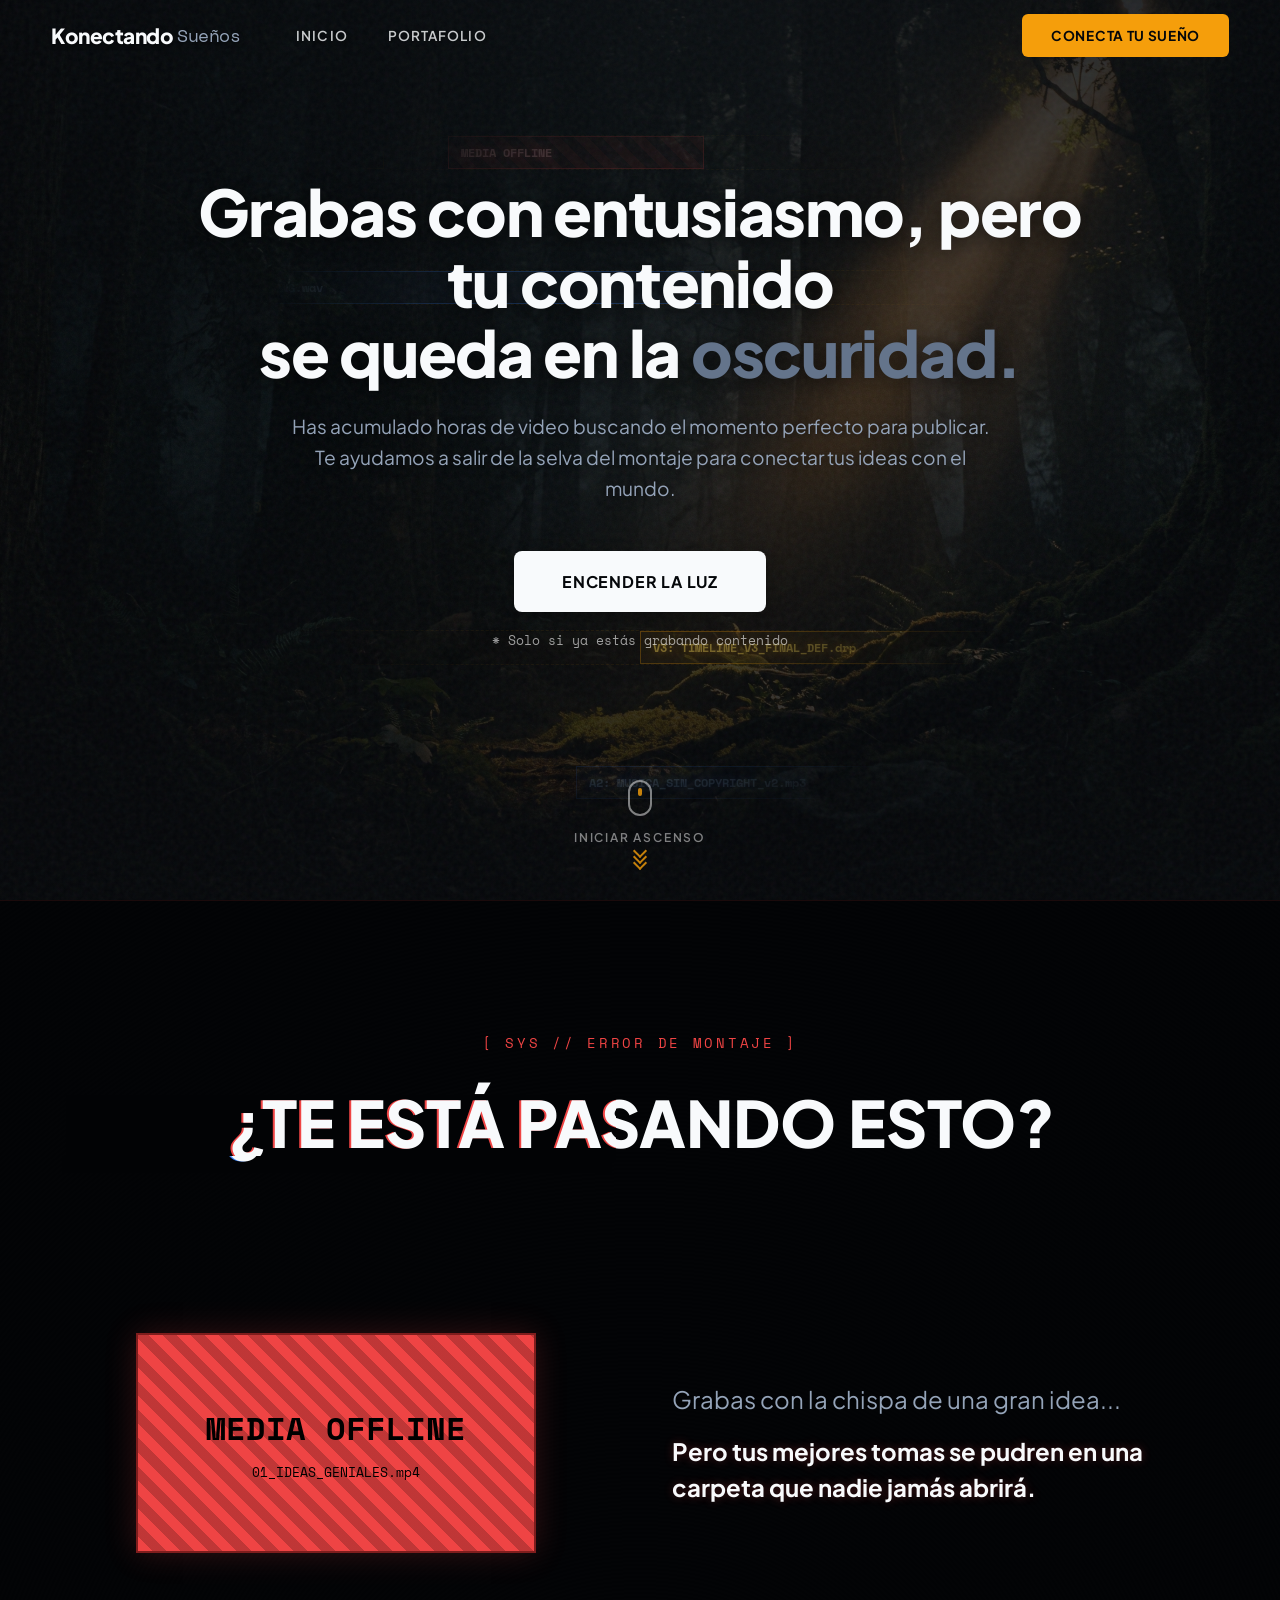
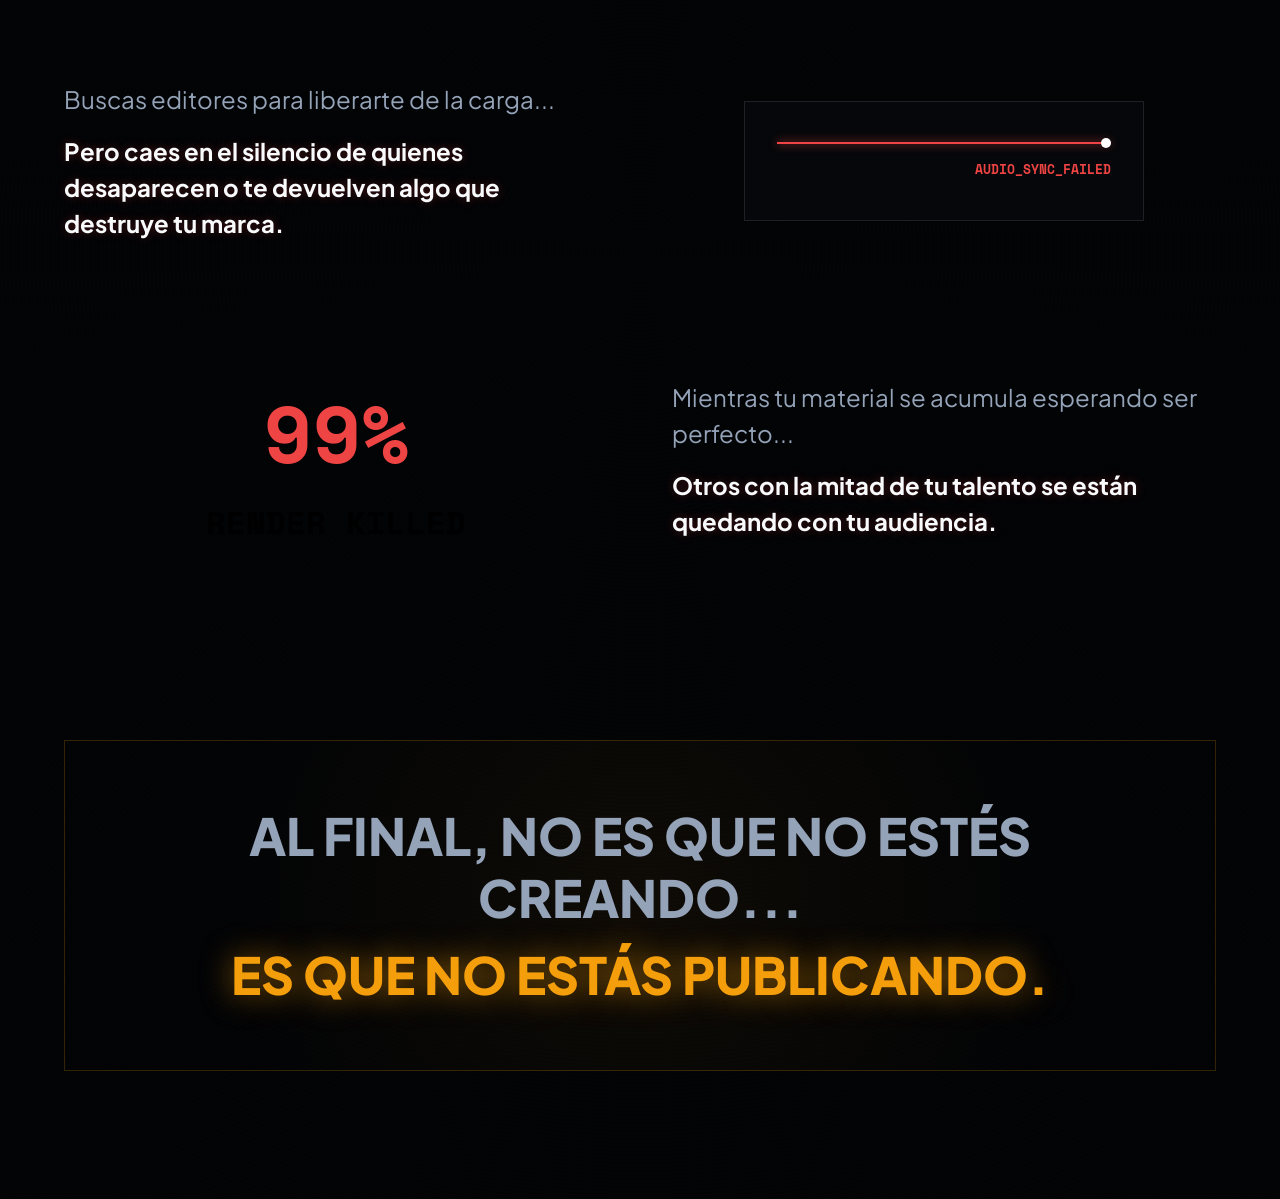
==== index.html @ fab6fb1f "feat: seccion del problema con efectos de glitch y estatica (Limbo del render)" ====
<!DOCTYPE html>
<html lang="es">
<head>
  <meta charset="UTF-8">
  <meta name="viewport" content="width=device-width, initial-scale=1.0">
  <title>Konectando Sueños | Edición de Contenido</title>
  <link rel="stylesheet" href="style.css">
</head>
<body>

  <div id="header-container"></div>
  <div id="hero-container"></div>
  <div id="problema-container"></div>
  <main id="main-content">
    </main>

  <script src="script.js"></script>
</body>
</html>
---- style.css ----
/* ======================================================
   KONECTANDO SUEÑOS - SISTEMA VISUAL CLEAN & DIVINO
   ====================================================== */
@import url('https://fonts.googleapis.com/css2?family=Plus+Jakarta+Sans:wght@400;500;600;700;800&family=Space+Mono:wght@400;700&display=swap');

:root {
  /* Fondos Base (Espacio Profundo) */
  --bg-main: #05070a;
  --bg-surface: #0d111a;
  
  /* Acentos (Técnico y Celestial) */
  --accent-blue: #1d4ed8;
  --accent-gold: #f59e0b;
  --accent-gold-hover: #d97706;

  /* Bordes y Líneas (Estructura Clean 1px) */
  --border-subtle: rgba(255, 255, 255, 0.08);

  /* Tipografías */
  --font-main: 'Plus Jakarta Sans', sans-serif;
  --font-mono: 'Space Mono', monospace;

  /* Textos */
  --text-primary: #f8fafc;
  --text-secondary: #94a3b8;

  /* Layout */
  --max-width: 1200px;
  --header-height: 72px;
}

* {
  margin: 0;
  padding: 0;
  box-sizing: border-box;
}

html {
  scroll-behavior: smooth;
  background-color: var(--bg-main);
  color: var(--text-primary);
  font-family: var(--font-main);
  -webkit-font-smoothing: antialiased;
}

body {
  line-height: 1.6;
  overflow-x: hidden;
}

a {
  text-decoration: none;
  color: inherit;
}

button {
  cursor: pointer;
  border: none;
  background: none;
  font-family: inherit;
}
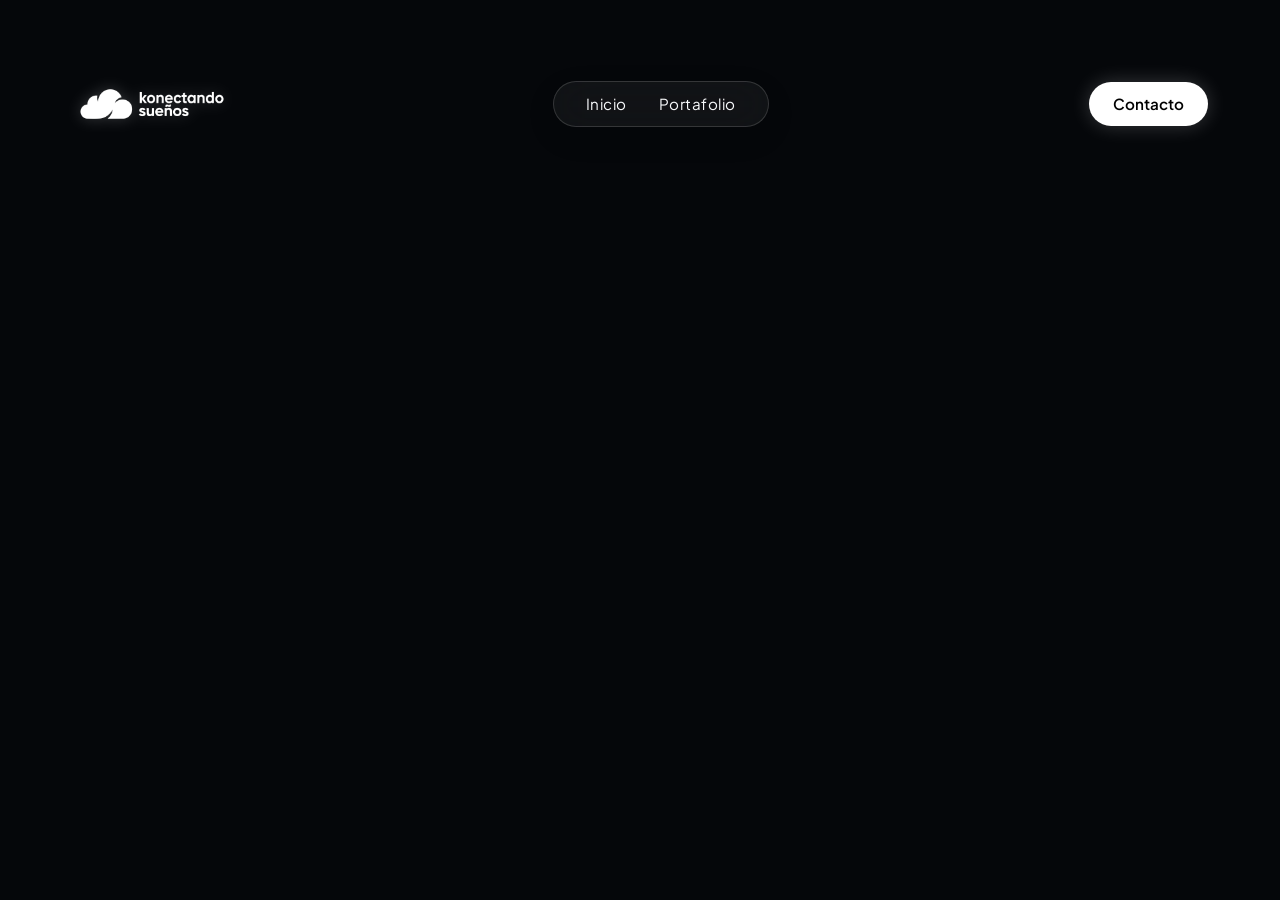
==== commit 714a3c67: "feat: Header" ====
--- a/index.html
+++ b/index.html
@@ -9,8 +9,6 @@
 <body>
 
   <div id="header-container"></div>
-  <div id="hero-container"></div>
-  <div id="problema-container"></div>
   <main id="main-content">
     </main>
 
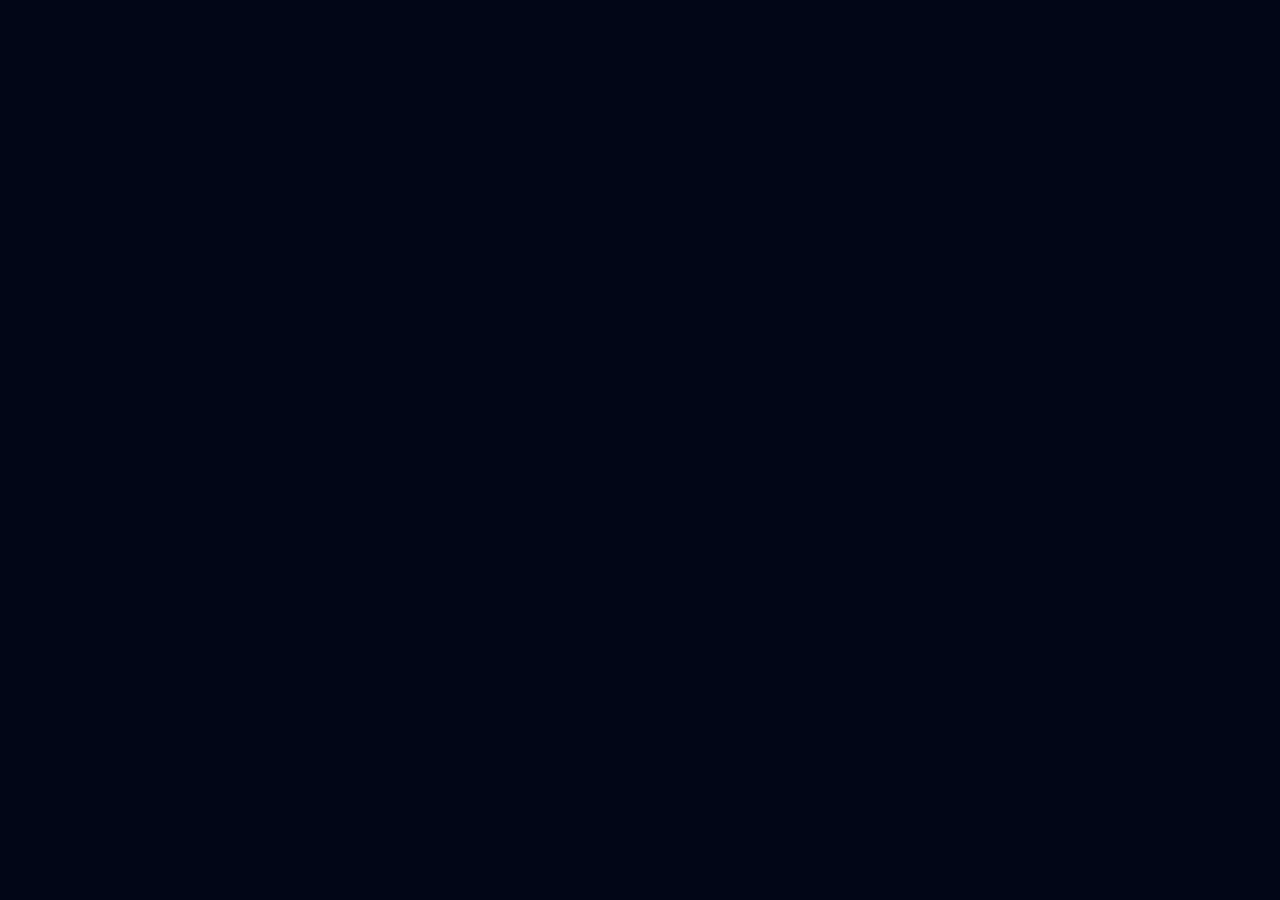
==== commit 765ebab4: "feat: Nuevo hero" ====
--- a/index.html
+++ b/index.html
@@ -1,17 +1,22 @@
 <!DOCTYPE html>
 <html lang="es">
 <head>
-  <meta charset="UTF-8">
-  <meta name="viewport" content="width=device-width, initial-scale=1.0">
-  <title>Konectando Sueños | Edición de Contenido</title>
-  <link rel="stylesheet" href="style.css">
+    <meta charset="UTF-8">
+    <meta name="viewport" content="width=device-width, initial-scale=1.0">
+    <title>Konectando Sueños | Llevamos tus sueños al límite</title>
+    <meta name="description" content="Estrategia, edición y narrativa audiovisual para creadores y marcas que nacieron para destacar.">
+    
+    <link rel="preconnect" href="https://fonts.googleapis.com">
+    <link rel="preconnect" href="https://fonts.gstatic.com" crossorigin>
+    <link href="https://fonts.googleapis.com/css2?family=Inter:wght@300;400;500;600;700;800&display=swap" rel="stylesheet">
+    
+    <link rel="stylesheet" href="style.css">
 </head>
 <body>
 
-  <div id="header-container"></div>
-  <main id="main-content">
-    </main>
+    <main id="main-content">
+        </main>
 
-  <script src="script.js"></script>
+    <script src="script.js"></script>
 </body>
 </html>
--- a/style.css
+++ b/style.css
@@ -1,61 +1,449 @@
-/* ======================================================
-   KONECTANDO SUEÑOS - SISTEMA VISUAL CLEAN & DIVINO
-   ====================================================== */
-@import url('https://fonts.googleapis.com/css2?family=Plus+Jakarta+Sans:wght@400;500;600;700;800&family=Space+Mono:wght@400;700&display=swap');
-
+/* ========================================================
+   VARIABLES GLOBALES
+======================================================== */
 :root {
-  /* Fondos Base (Espacio Profundo) */
-  --bg-main: #05070a;
-  --bg-surface: #0d111a;
-  
-  /* Acentos (Técnico y Celestial) */
-  --accent-blue: #1d4ed8;
-  --accent-gold: #f59e0b;
-  --accent-gold-hover: #d97706;
-
-  /* Bordes y Líneas (Estructura Clean 1px) */
-  --border-subtle: rgba(255, 255, 255, 0.08);
-
-  /* Tipografías */
-  --font-main: 'Plus Jakarta Sans', sans-serif;
-  --font-mono: 'Space Mono', monospace;
-
-  /* Textos */
-  --text-primary: #f8fafc;
-  --text-secondary: #94a3b8;
-
-  /* Layout */
-  --max-width: 1200px;
-  --header-height: 72px;
-}
-
+    --font-main: 'Inter', system-ui, -apple-system, sans-serif;
+    --bg-dark: #020617;
+    --text-main: #f8fafc;
+    --text-muted: #94a3b8;
+    --accent-gold: #f59e0b;
+}
+
+/* ========================================================
+   RESETEO GLOBAL
+======================================================== */
 * {
-  margin: 0;
-  padding: 0;
-  box-sizing: border-box;
+    margin: 0;
+    padding: 0;
+    box-sizing: border-box;
+    -webkit-font-smoothing: antialiased;
+    -moz-osx-font-smoothing: grayscale;
 }
 
 html {
-  scroll-behavior: smooth;
-  background-color: var(--bg-main);
-  color: var(--text-primary);
-  font-family: var(--font-main);
-  -webkit-font-smoothing: antialiased;
+    scroll-behavior: smooth;
+    background-color: var(--bg-dark);
 }
 
 body {
-  line-height: 1.6;
-  overflow-x: hidden;
-}
-
-a {
-  text-decoration: none;
-  color: inherit;
-}
-
-button {
-  cursor: pointer;
-  border: none;
-  background: none;
-  font-family: inherit;
+    font-family: var(--font-main);
+    background-color: var(--bg-dark);
+    color: var(--text-main);
+    line-height: 1.5;
+    overflow-x: hidden;
+}
+
+img {
+    max-width: 100%;
+    display: block;
+}
+
+/* ========================================================
+   COMPONENT: HEADER (components/header.html)
+======================================================== */
+.k-header {
+    position: fixed;
+    top: 0;
+    left: 0;
+    width: 100%; 
+    z-index: 999;
+    padding: 0.5rem 0; 
+}
+
+.k-header__container {
+    width: 100%;
+    padding: 0 4%; 
+    box-sizing: border-box;
+    display: flex;
+    justify-content: space-between;
+    align-items: center;
+}
+
+.k-header__logo {
+    display: flex;
+    align-items: center;
+    width: 160px; 
+    transition: transform 0.3s ease;
+}
+
+.k-header__logo img {
+    width: 100%;
+    height: auto;
+    object-fit: contain;
+}
+
+.k-header__logo:hover {
+    transform: scale(1.02);
+}
+
+.k-header__nav-glass {
+    display: flex;
+    align-items: center;
+    gap: 2rem;
+    background: rgba(255, 255, 255, 0.08); 
+    backdrop-filter: blur(24px); 
+    -webkit-backdrop-filter: blur(24px);
+    border: 1px solid rgba(255, 255, 255, 0.25);
+    border-top: 1px solid rgba(255, 255, 255, 0.4); 
+    border-radius: 100px;
+    padding: 0.6rem 2.5rem;
+    box-shadow: 0 8px 32px rgba(0, 0, 0, 0.15); 
+}
+
+.nav-link {
+    color: #f8fafc;
+    text-decoration: none;
+    font-size: 0.95rem;
+    font-weight: 500;
+    letter-spacing: 0.3px;
+    transition: color 0.3s ease;
+}
+
+.nav-link:hover {
+    color: #ffffff;
+    text-shadow: 0 0 12px rgba(255, 255, 255, 0.6);
+}
+
+.k-header__btn-contact {
+    background: #ffffff; 
+    color: #020617; 
+    text-decoration: none;
+    font-size: 0.95rem;
+    font-weight: 700;
+    padding: 0.6rem 1.8rem;
+    border-radius: 100px; 
+    box-shadow: 0 4px 15px rgba(255, 255, 255, 0.2);
+    transition: all 0.3s ease;
+}
+
+.k-header__btn-contact:hover {
+    transform: translateY(-2px) scale(1.02);
+    box-shadow: 0 8px 25px rgba(255, 255, 255, 0.4);
+}
+
+/* ========================================================
+   COMPONENT: HERO (components/hero.html)
+======================================================== */
+.k-hero {
+    position: relative;
+    width: 100%;
+    min-height: 100vh;
+    display: flex;
+    align-items: center;
+    justify-content: center;
+    overflow: hidden;
+    padding: 120px 5% 60px 5%;
+    box-sizing: border-box;
+    background-color: var(--bg-dark);
+}
+
+.k-hero__bg-container {
+    position: absolute;
+    inset: -25px;
+    z-index: 1;
+}
+
+.k-hero__bg-image {
+    width: 100%;
+    height: 100%;
+    background-size: cover;
+    background-position: center center;
+    transition: transform 0.15s ease-out;
+    filter: brightness(0.85) contrast(1.1);
+}
+
+.k-hero__light-overlay {
+    position: absolute;
+    inset: 0;
+    background: radial-gradient(
+      900px circle at var(--mouse-x, 50%) var(--mouse-y, 50%), 
+      rgba(255, 255, 255, 0.12), 
+      transparent 60%
+    );
+    pointer-events: none;
+    mix-blend-mode: overlay;
+}
+
+.k-hero__content {
+    position: relative;
+    z-index: 10;
+    max-width: 850px;
+    text-align: center;
+    display: flex;
+    flex-direction: column;
+    align-items: center;
+    gap: 1.8rem;
+}
+
+.k-hero__badge {
+    display: inline-flex;
+    align-items: center;
+    gap: 0.6rem;
+    padding: 0.5rem 1.4rem;
+    background: rgba(255, 255, 255, 0.08);
+    backdrop-filter: blur(16px);
+    -webkit-backdrop-filter: blur(16px);
+    border: 1px solid rgba(255, 255, 255, 0.2);
+    border-radius: 100px;
+    color: #ffffff;
+    font-size: 0.85rem;
+    font-weight: 500;
+    letter-spacing: 1px;
+    text-transform: uppercase;
+    box-shadow: 0 4px 15px rgba(0,0,0,0.1);
+}
+
+.badge-dot {
+    width: 8px;
+    height: 8px;
+    background-color: var(--accent-gold);
+    border-radius: 50%;
+    box-shadow: 0 0 10px var(--accent-gold);
+}
+
+.k-hero__title {
+    font-size: clamp(2.5rem, 5vw, 4.5rem);
+    font-weight: 800;
+    line-height: 1.1;
+    color: #ffffff;
+    margin: 0;
+    letter-spacing: -0.02em;
+    text-shadow: 0 15px 40px rgba(0, 0, 0, 0.5);
+}
+
+.gold-glow {
+    background: linear-gradient(135deg, #ffffff 0%, #fef08a 40%, #f59e0b 100%);
+    -webkit-background-clip: text;
+    background-clip: text;
+    color: transparent;
+    text-shadow: 0 0 30px rgba(245, 158, 11, 0.3);
+}
+
+.k-hero__subtitle {
+    font-size: clamp(1.1rem, 1.8vw, 1.25rem);
+    line-height: 1.6;
+    color: rgba(255, 255, 255, 0.95);
+    font-weight: 400;
+    max-width: 680px;
+    margin: 0;
+    text-shadow: 0 4px 15px rgba(0, 0, 0, 0.6);
+}
+
+.k-hero__actions {
+    display: flex;
+    gap: 1.2rem;
+    margin-top: 1rem;
+}
+
+.btn-primary {
+    background: #ffffff;
+    color: #020617;
+    padding: 1rem 2.5rem;
+    border-radius: 100px;
+    font-weight: 700;
+    font-size: 1rem;
+    text-decoration: none;
+    box-shadow: 0 0 25px rgba(255, 255, 255, 0.2);
+    transition: all 0.3s ease;
+}
+
+.btn-primary:hover {
+    transform: translateY(-3px) scale(1.02);
+    box-shadow: 0 10px 35px rgba(255, 255, 255, 0.4);
+}
+
+.btn-secondary {
+    background: rgba(255, 255, 255, 0.1);
+    backdrop-filter: blur(16px);
+    -webkit-backdrop-filter: blur(16px);
+    border: 1px solid rgba(255, 255, 255, 0.3);
+    color: #ffffff;
+    padding: 1rem 2.5rem;
+    border-radius: 100px;
+    font-weight: 600;
+    font-size: 1rem;
+    text-decoration: none;
+    transition: all 0.3s ease;
+}
+
+.btn-secondary:hover {
+    background: rgba(255, 255, 255, 0.2);
+    transform: translateY(-2px);
+}
+
+/* ========================================================
+   DOCK CLIENTES
+======================================================== */
+.k-hero__dock-wrapper {
+    position: absolute;
+    right: 3%;
+    top: 50%;
+    transform: translateY(-50%);
+    z-index: 20;
+    display: flex;
+    flex-direction: column;
+    align-items: center;
+    gap: 1rem;
+}
+
+.k-hero__dock-title {
+    font-size: 0.75rem;
+    text-transform: uppercase;
+    letter-spacing: 2px;
+    color: rgba(255, 255, 255, 0.8);
+    writing-mode: vertical-rl;
+    transform: rotate(180deg);
+    margin-bottom: 0.5rem;
+    text-shadow: 0 2px 4px rgba(0,0,0,0.5);
+}
+
+.k-hero__dock {
+    display: flex;
+    flex-direction: column;
+    gap: 1rem;
+    padding: 1.2rem 0.8rem;
+    background: rgba(255, 255, 255, 0.05);
+    backdrop-filter: blur(24px);
+    -webkit-backdrop-filter: blur(24px);
+    border: 1px solid rgba(255, 255, 255, 0.2);
+    border-radius: 100px;
+    box-shadow: 0 15px 40px rgba(0, 0, 0, 0.3);
+}
+
+.dock-item {
+    position: relative;
+    width: 50px;
+    height: 50px;
+    border-radius: 50%;
+    overflow: hidden;
+    border: 2px solid rgba(255, 255, 255, 0.3);
+    cursor: pointer;
+    background: #000;
+    transition: all 0.3s cubic-bezier(0.34, 1.56, 0.64, 1);
+}
+
+.dock-item img {
+    width: 100%;
+    height: 100%;
+    object-fit: cover;
+}
+
+.dock-item:hover {
+    transform: scale(1.25) translateX(-10px);
+    border-color: #ffffff;
+    box-shadow: 0 0 20px rgba(255, 255, 255, 0.7);
+    z-index: 2;
+}
+
+.dock-item::after {
+    content: attr(data-tooltip);
+    position: absolute;
+    right: 70px;
+    top: 50%;
+    transform: translateY(-50%);
+    background: rgba(10, 10, 15, 0.9);
+    color: #ffffff;
+    padding: 0.5rem 1rem;
+    border-radius: 8px;
+    font-size: 0.85rem;
+    font-weight: 500;
+    white-space: nowrap;
+    opacity: 0;
+    pointer-events: none;
+    transition: all 0.3s ease;
+    backdrop-filter: blur(8px);
+    border: 1px solid rgba(255,255,255,0.1);
+}
+
+.dock-item:hover::after {
+    opacity: 1;
+    right: 65px;
+}
+
+/* ========================================================
+   ADAPTACIONES RESPONSIVAS
+======================================================== */
+@media (max-width: 1024px) {
+    .k-hero__dock-wrapper {
+        position: relative;
+        right: auto;
+        top: auto;
+        transform: none;
+        margin-top: 3rem;
+        align-items: center;
+    }
+
+    .k-hero__dock-title {
+        writing-mode: horizontal-tb;
+        transform: none;
+        margin-bottom: 1rem;
+    }
+
+    .k-hero__dock {
+        flex-direction: row;
+        flex-wrap: wrap;
+        justify-content: center;
+        padding: 1rem 1.5rem;
+        gap: 0.8rem;
+    }
+
+    .dock-item:hover {
+        transform: scale(1.2) translateY(-8px);
+    }
+
+    .dock-item::after {
+        right: auto;
+        top: -45px;
+        left: 50%;
+        transform: translateX(-50%);
+    }
+
+    .dock-item:hover::after {
+        top: -50px;
+    }
+}
+
+@media (max-width: 768px) {
+    .k-header__container {
+        padding: 0 5%;
+    }
+    
+    .k-header__logo {
+        width: 130px;
+    }
+
+    .k-header__btn-contact {
+        padding: 0.5rem 1.2rem;
+        font-size: 0.85rem;
+    }
+
+    .k-header__nav-glass {
+        position: fixed;
+        bottom: 2rem;
+        left: 50%;
+        transform: translateX(-50%);
+        width: max-content;
+        padding: 0.8rem 2rem;
+        gap: 1.5rem;
+        border-radius: 100px;
+        box-shadow: 0 20px 40px rgba(0, 0, 0, 0.3);
+    }
+}
+
+@media (max-width: 600px) {
+    .k-hero__actions {
+        flex-direction: column;
+        width: 100%;
+    }
+
+    .btn-primary, .btn-secondary {
+        width: 100%;
+        text-align: center;
+        box-sizing: border-box;
+    }
+    
+    .dock-item {
+        width: 44px;
+        height: 44px;
+    }
 }
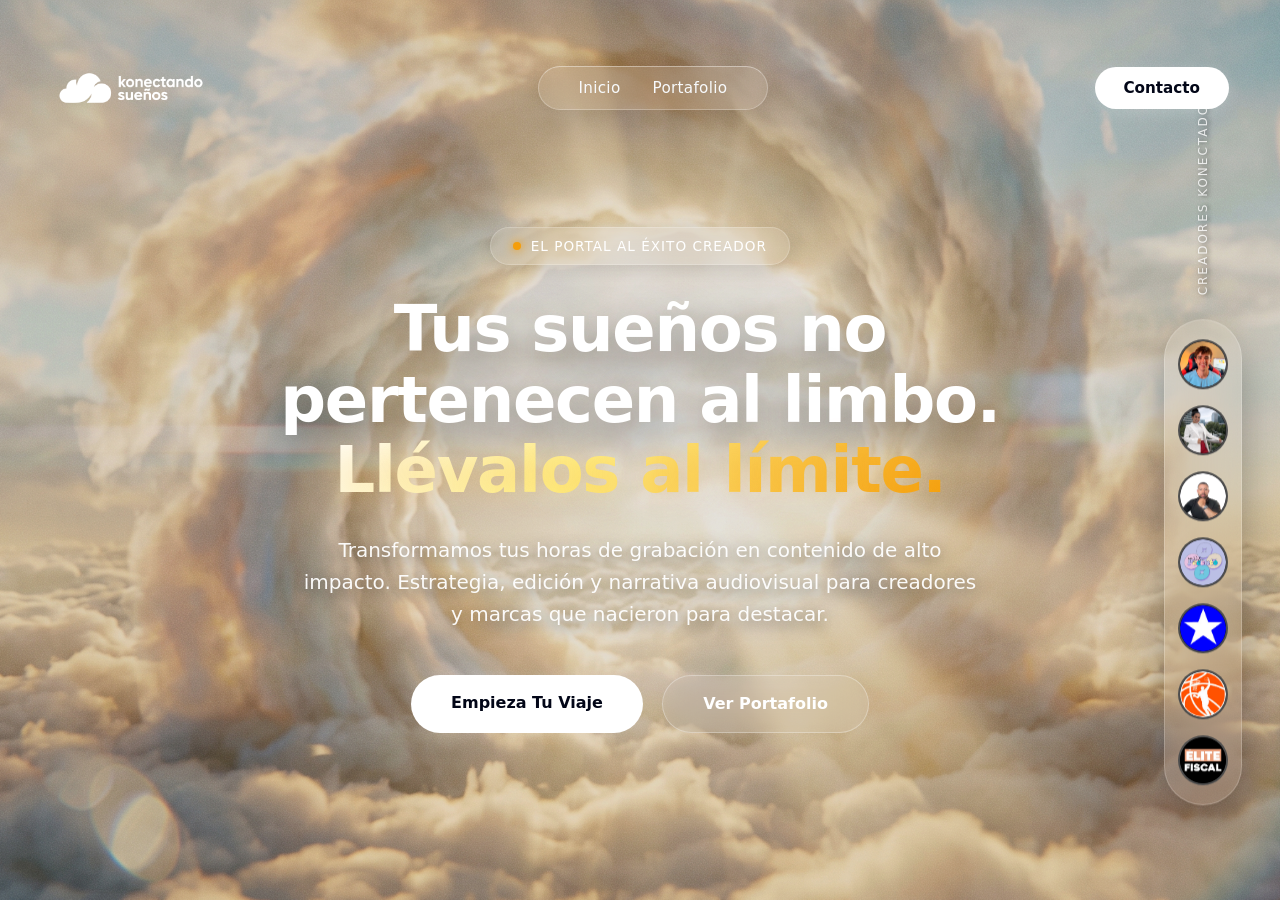
==== commit 3deb4a9d: "feat:Arreglos" ====
--- a/index.html
+++ b/index.html
@@ -14,6 +14,9 @@
 </head>
 <body>
 
+    <div id="header-container"></div>
+    <div id="hero-container"></div>
+
     <main id="main-content">
         </main>
 
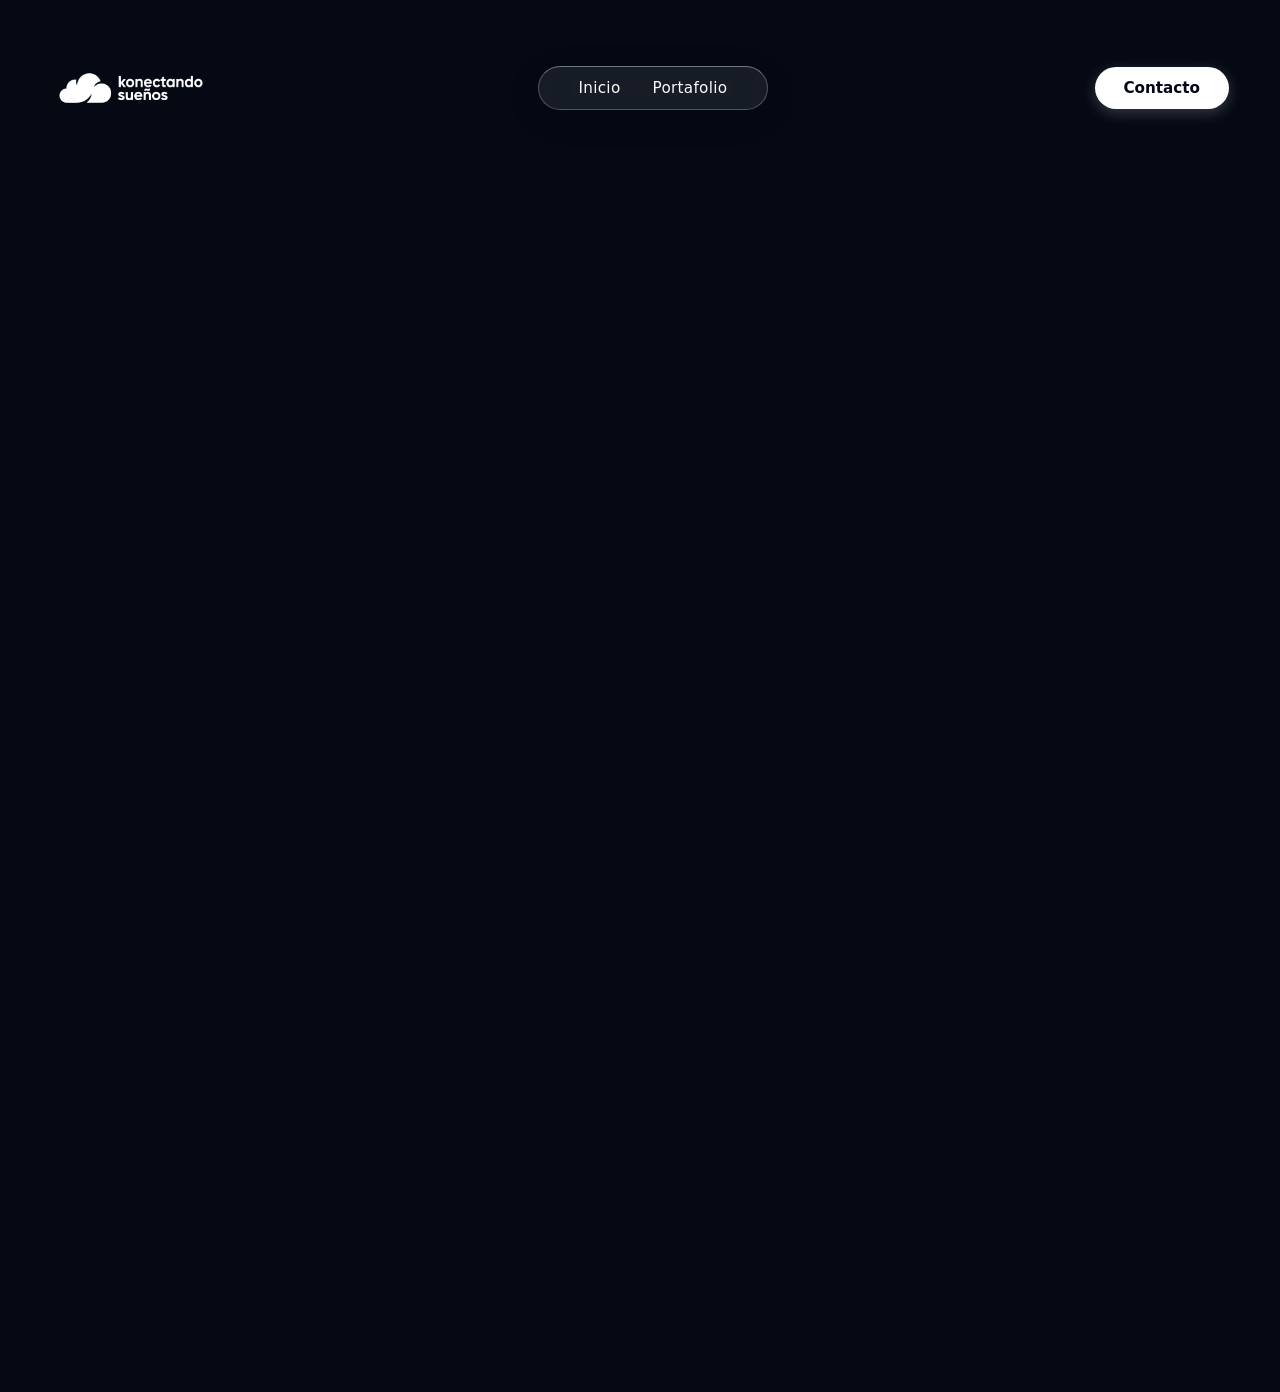
==== commit 99d0517c: "Problema incorporado" ====
--- a/index.html
+++ b/index.html
@@ -16,7 +16,7 @@
 
     <div id="header-container"></div>
     <div id="hero-container"></div>
-
+    <div id="problem-container"></div>
     <main id="main-content">
         </main>
 
--- a/style.css
+++ b/style.css
@@ -47,12 +47,14 @@
     left: 0;
     width: 100%; 
     z-index: 999;
-    padding: 0.5rem 0; 
+    /* Le devolvemos un poco de aire vertical para no apeñuscarlo (25px) */
+    padding: 25px 0; 
 }
 
 .k-header__container {
     width: 100%;
-    padding: 0 4%; 
+    /* Eliminé el max-width para que los elementos se expandan por toda la pantalla */
+    padding: 0 4%; /* Solo un margen estético a los lados */
     box-sizing: border-box;
     display: flex;
     justify-content: space-between;
@@ -132,7 +134,9 @@
     align-items: center;
     justify-content: center;
     overflow: hidden;
-    padding: 120px 5% 60px 5%;
+    /* Aumentamos el padding top de 120px a 160px para bajar el texto 
+       y alejarlo del header de cristal */
+    padding: 160px 5% 60px 5%;
     box-sizing: border-box;
     background-color: var(--bg-dark);
 }
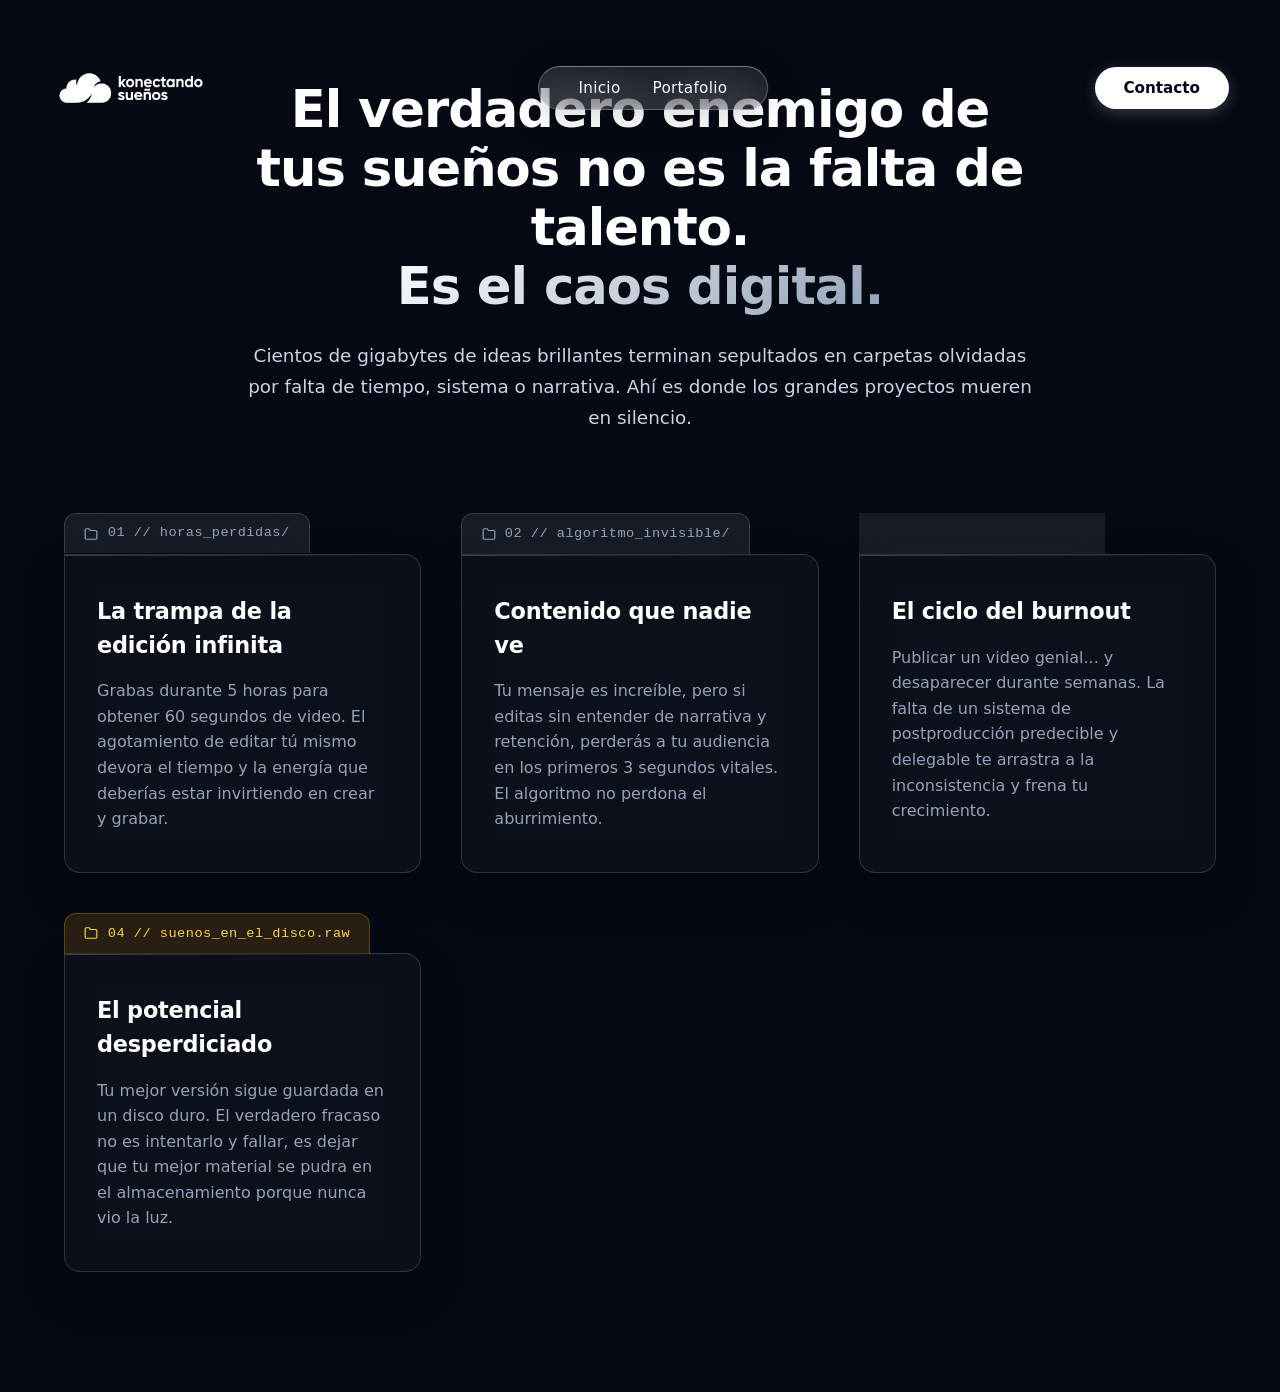
==== commit 8f794f85: "Feat: Integracion" ====
--- a/index.html
+++ b/index.html
@@ -17,6 +17,7 @@
     <div id="header-container"></div>
     <div id="hero-container"></div>
     <div id="problem-container"></div>
+
     <main id="main-content">
         </main>
 
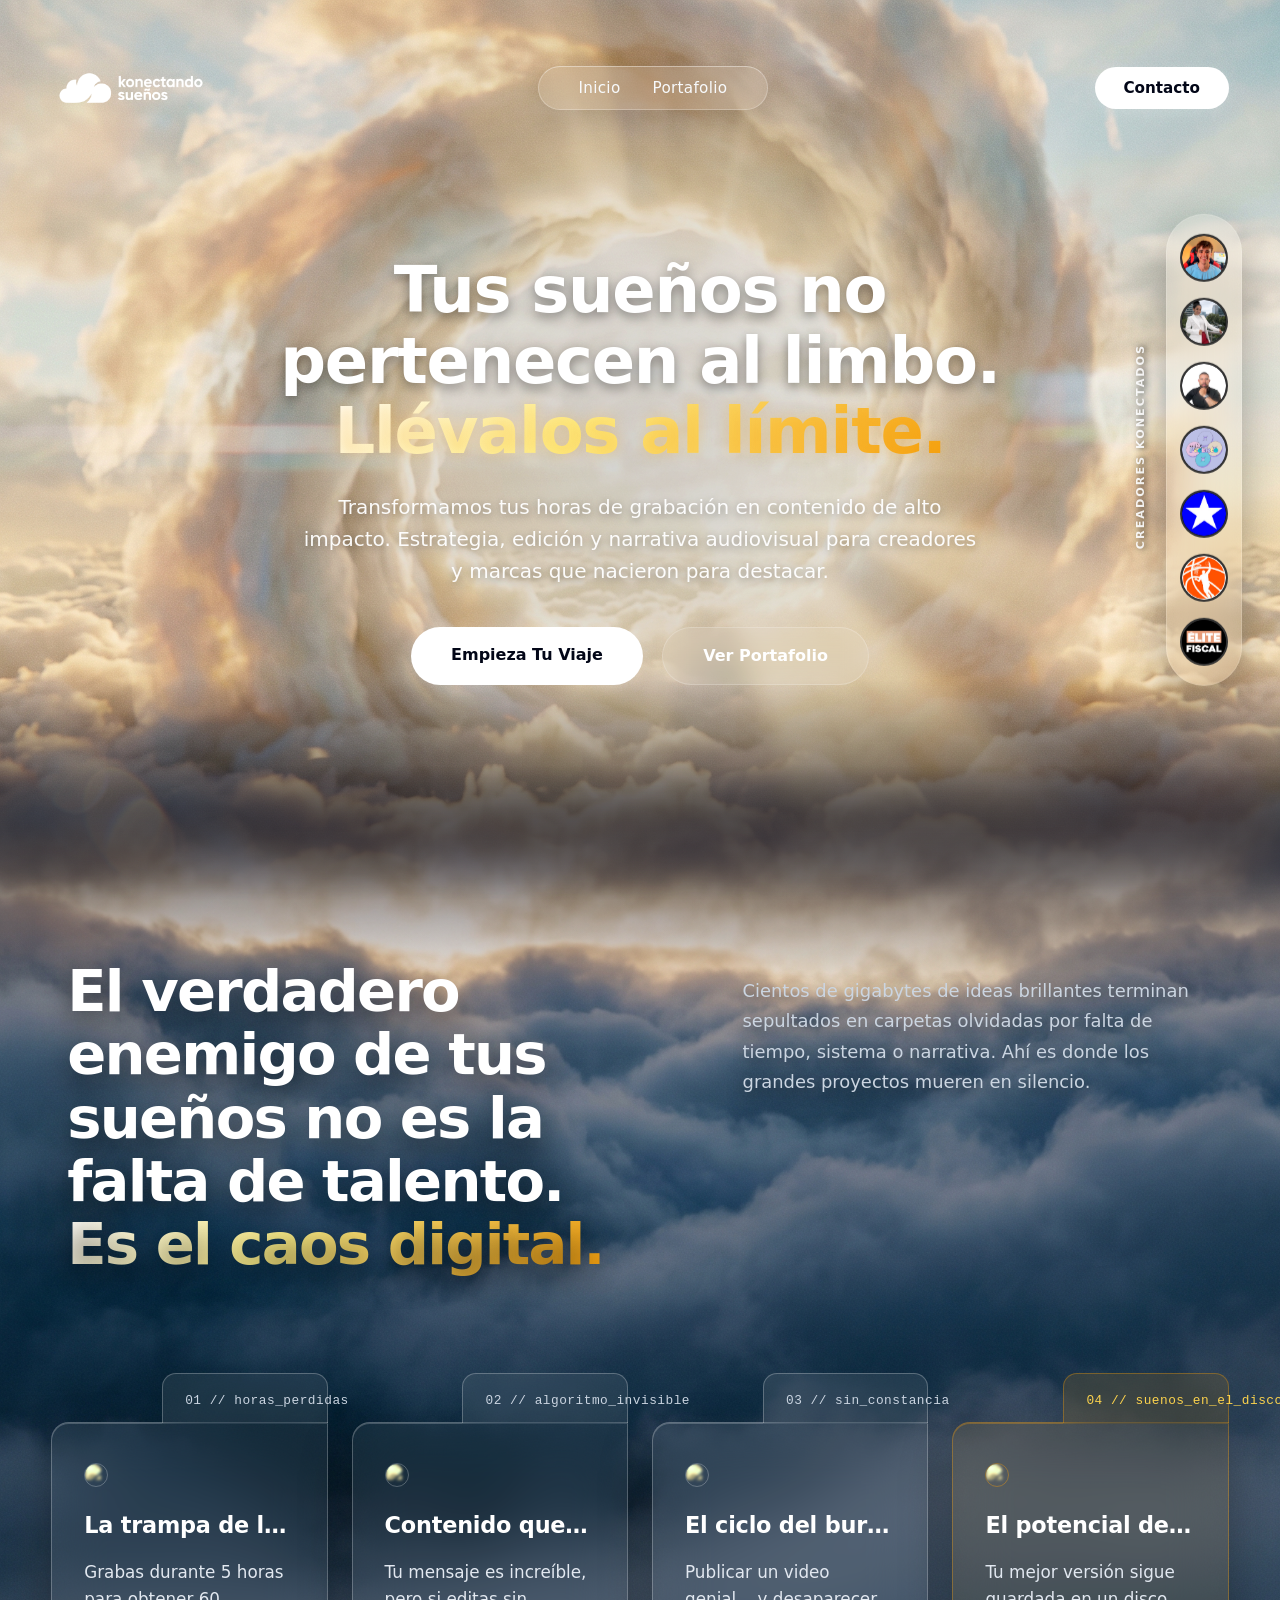
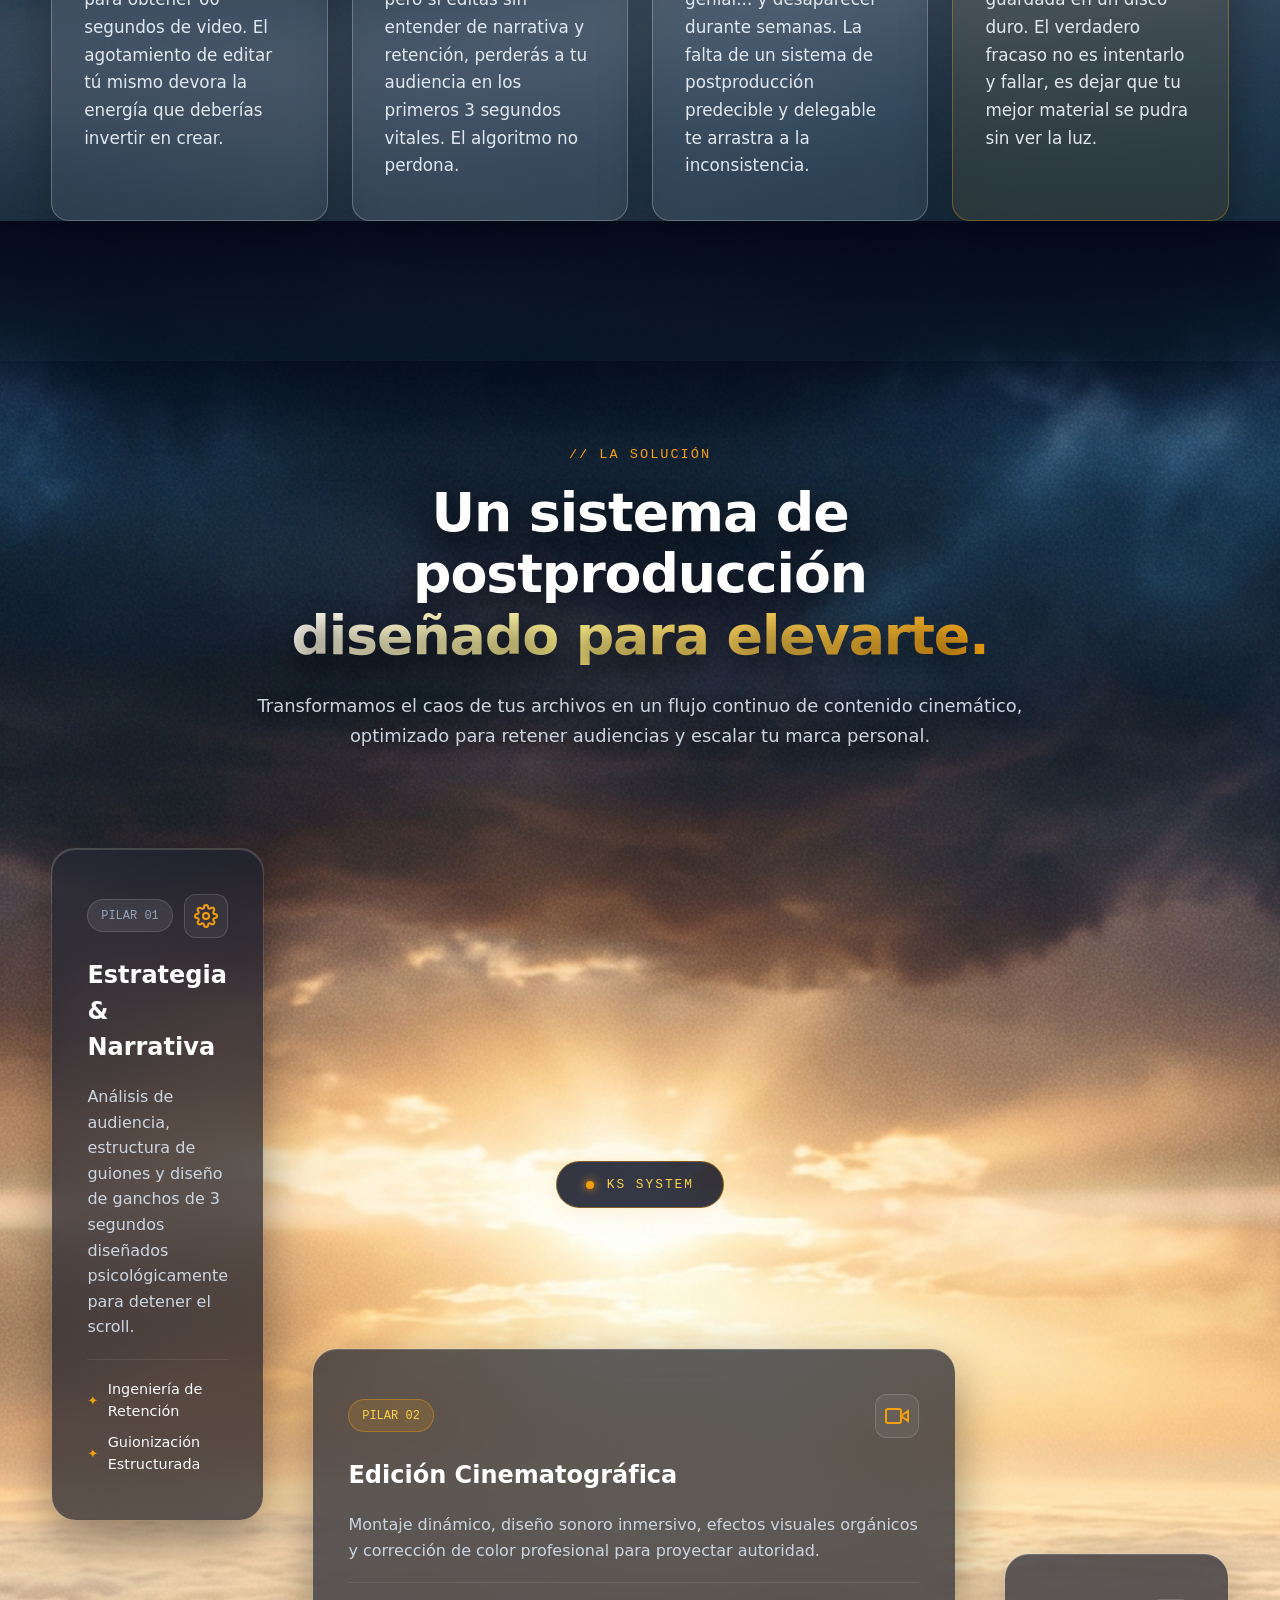
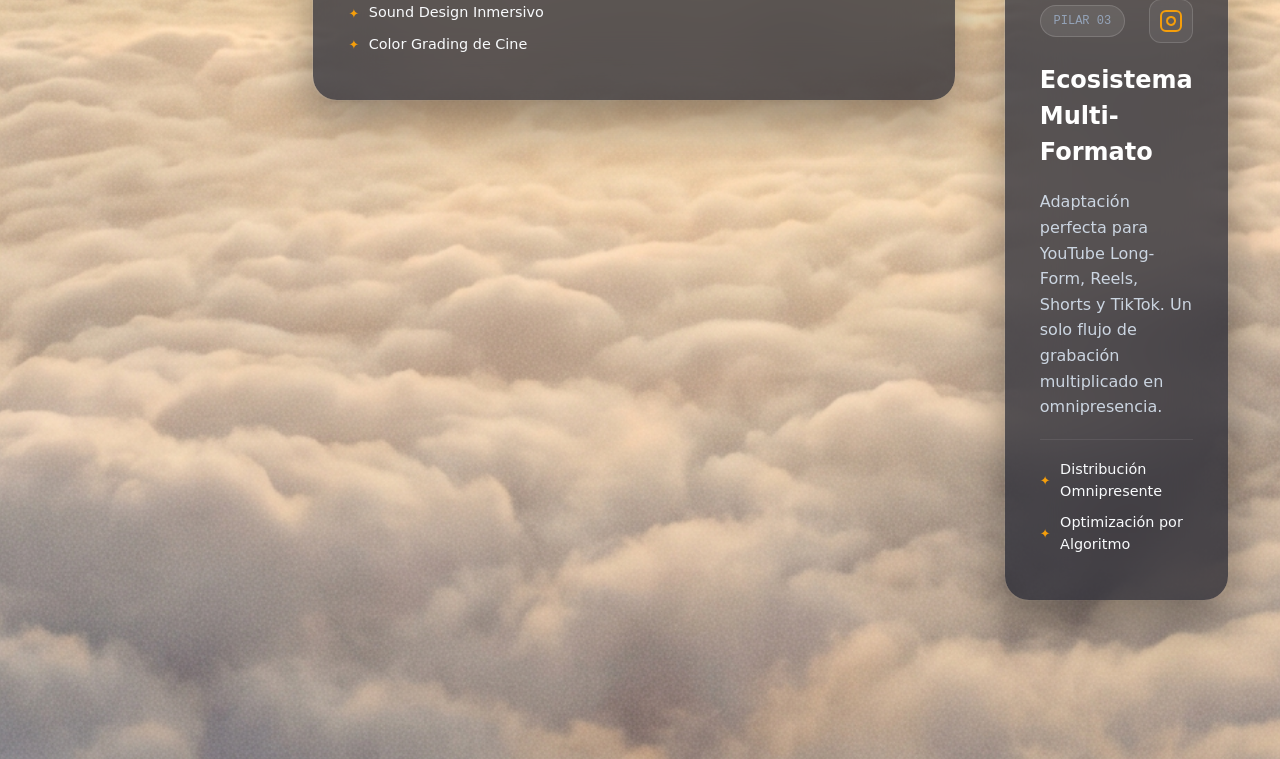
==== commit 6e0e1917: "Feat: ajjaaaaaaaaaaaaaaaaaaaaaaa" ====
--- a/index.html
+++ b/index.html
@@ -17,8 +17,7 @@
     <div id="header-container"></div>
     <div id="hero-container"></div>
     <div id="problem-container"></div>
-
-    <main id="main-content">
+    <div id="solution-container"></div> <main id="main-content">
         </main>
 
     <script src="script.js"></script>
--- a/style.css
+++ b/style.css
@@ -134,13 +134,17 @@
     align-items: center;
     justify-content: center;
     overflow: hidden;
-    /* Aumentamos el padding top de 120px a 160px para bajar el texto 
-       y alejarlo del header de cristal */
-    padding: 160px 5% 60px 5%;
+    padding: 120px 5% 80px 5%;
     box-sizing: border-box;
-    background-color: var(--bg-dark);
-}
-
+    background-color: transparent; /* Debe ser transparente para que la máscara funcione */
+    
+    /* MÁSCARA CLAVE: Difumina el borde inferior (calado suave) */
+    -webkit-mask-image: linear-gradient(to bottom, black 85%, transparent 100%);
+    mask-image: linear-gradient(to bottom, black 85%, transparent 100%);
+    
+    /* Aseguramos que el Hero esté por encima de la sección problema */
+    z-index: 20; 
+  }
 .k-hero__bg-container {
     position: absolute;
     inset: -25px;
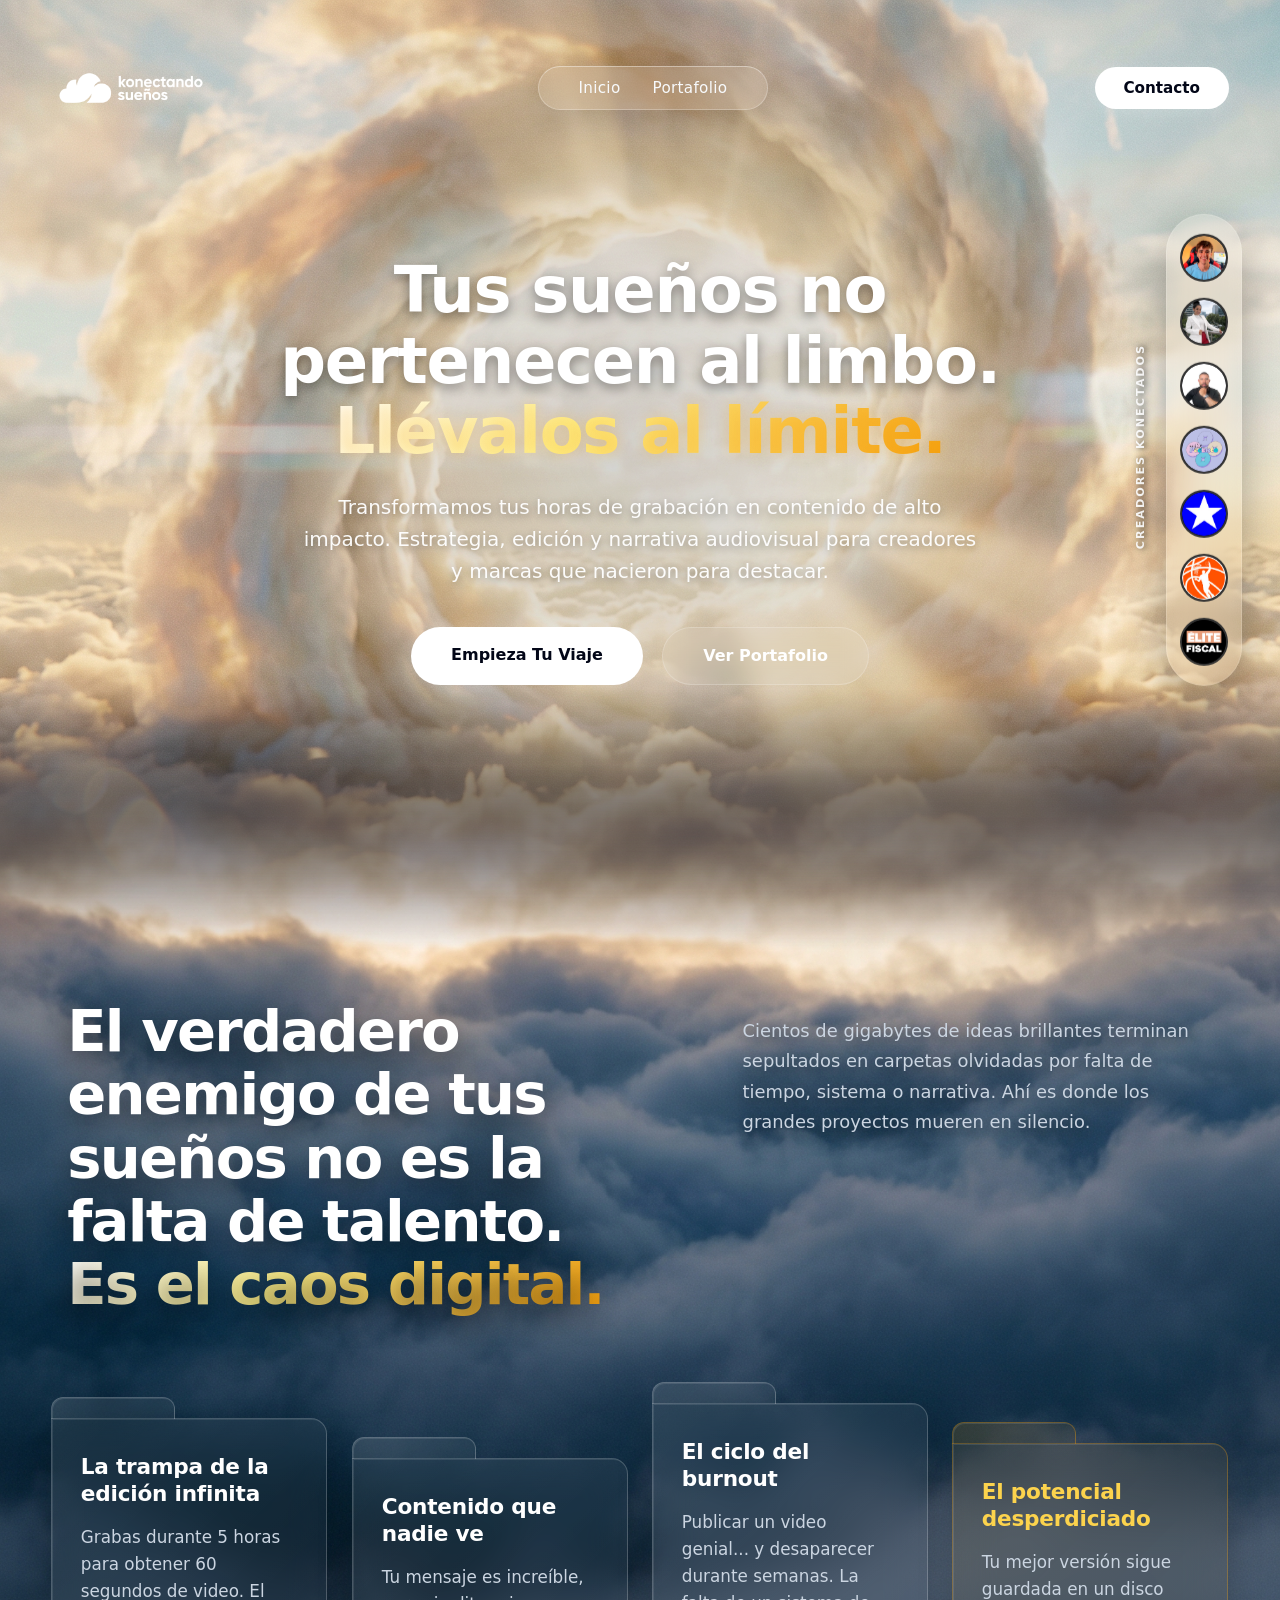
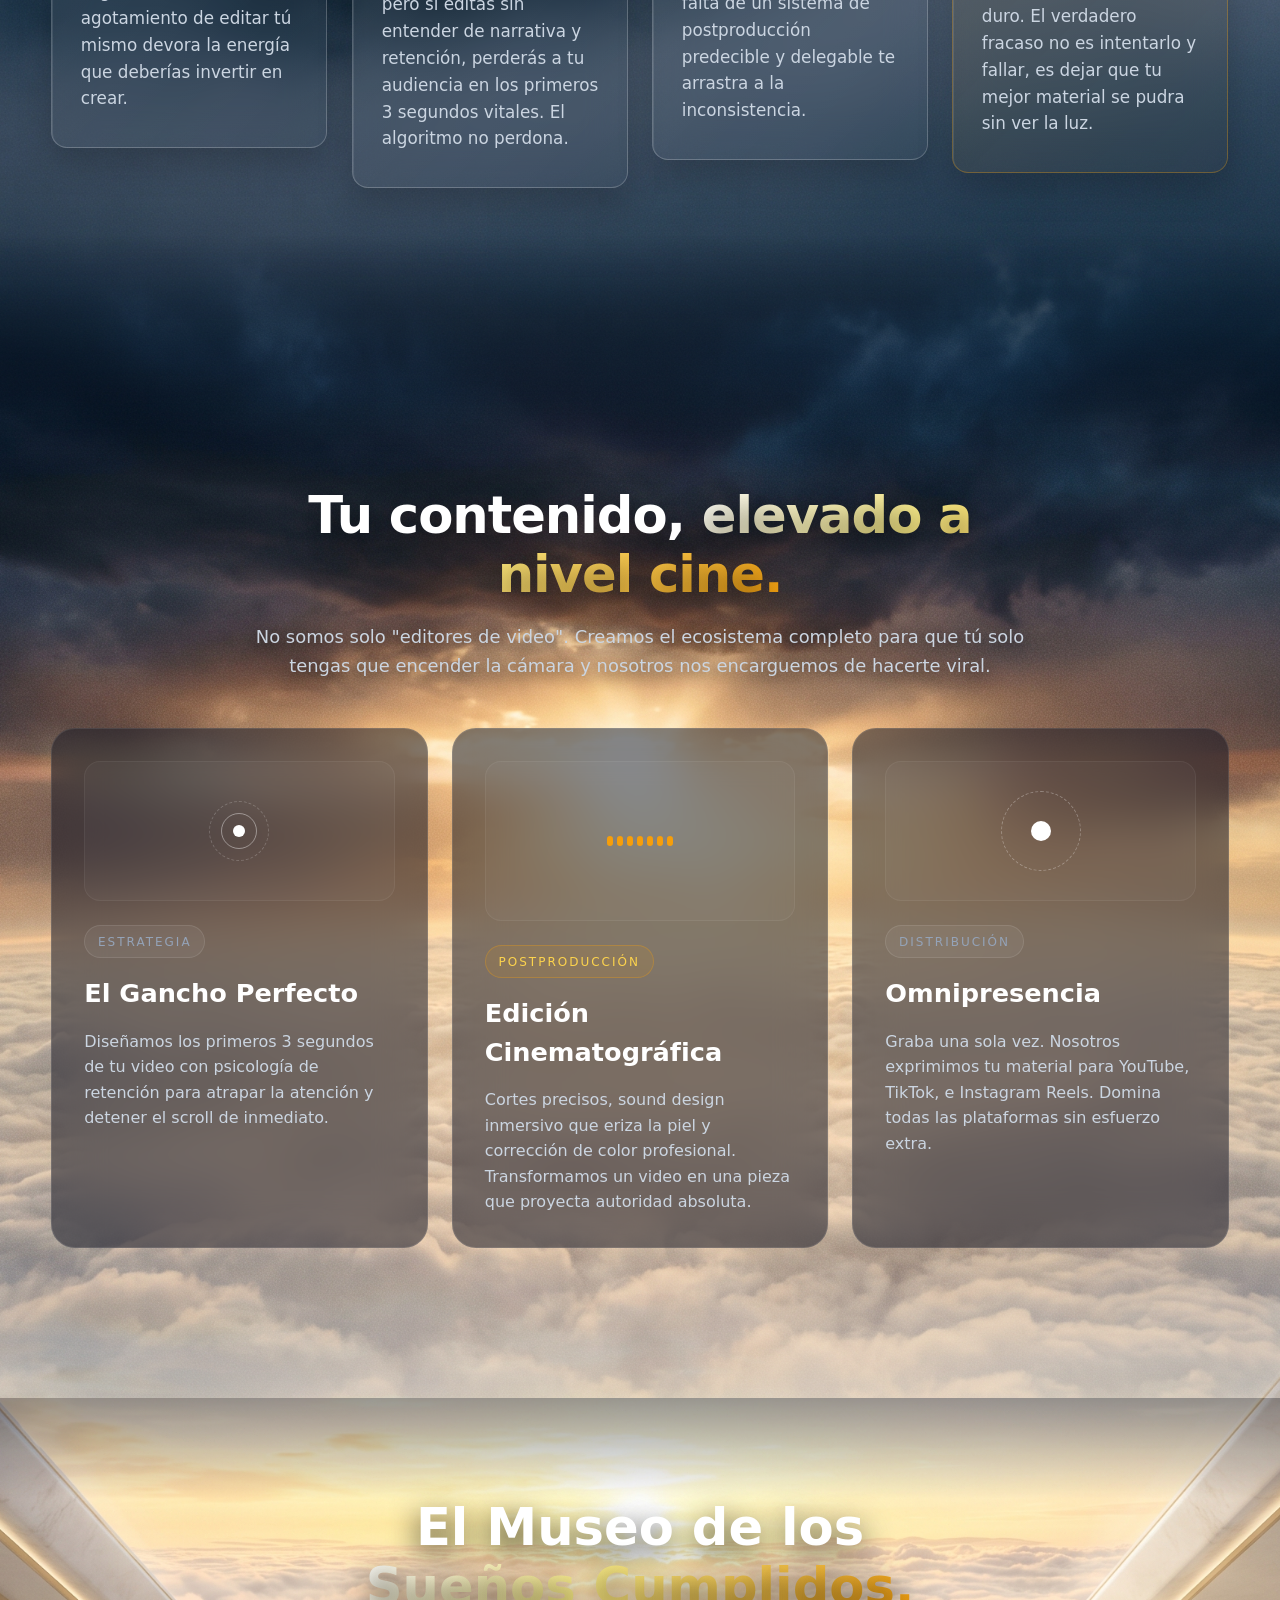
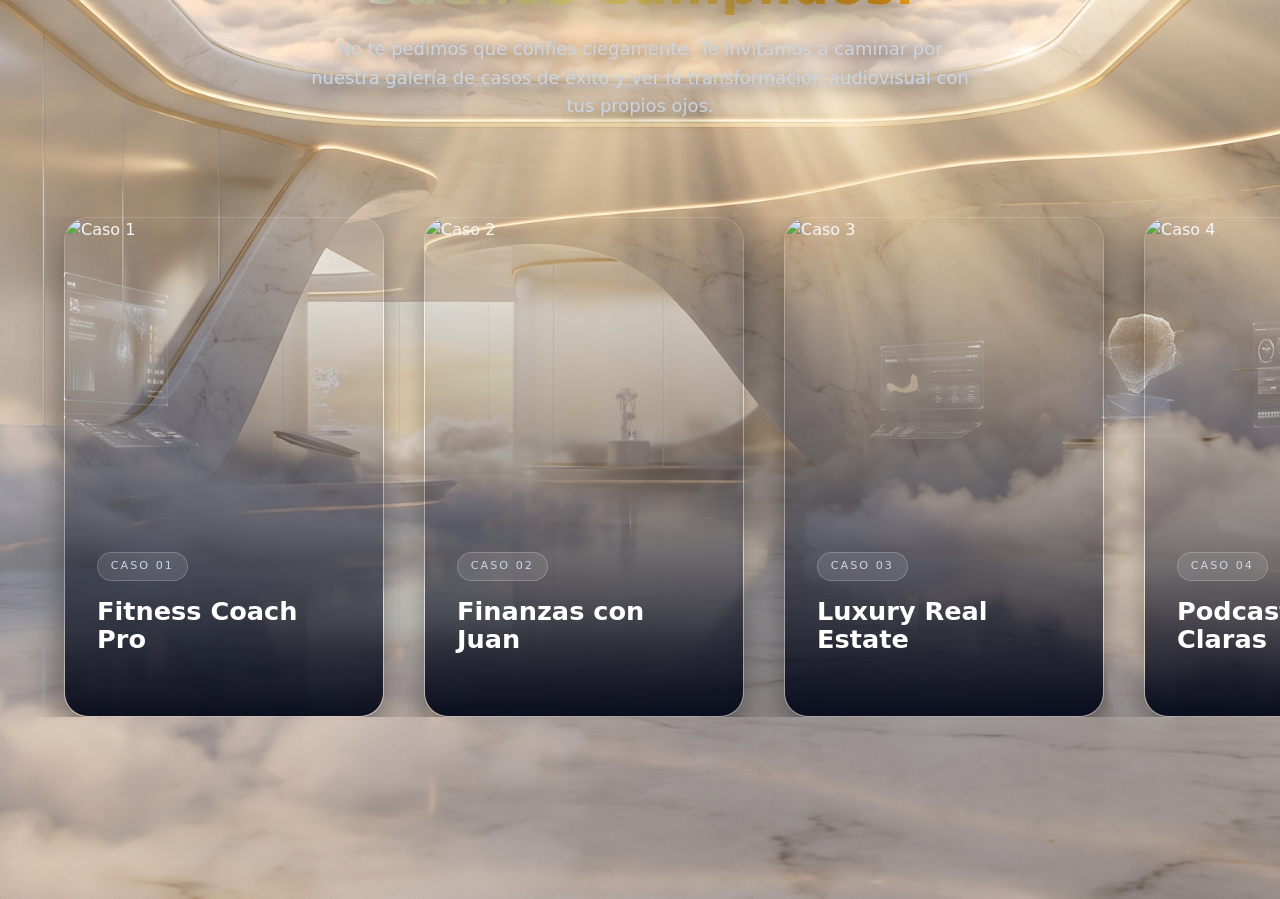
==== commit 4881ce90: "Feat: Portfolio" ====
--- a/index.html
+++ b/index.html
@@ -15,10 +15,12 @@
 <body>
 
     <div id="header-container"></div>
-    <div id="hero-container"></div>
-    <div id="problem-container"></div>
-    <div id="solution-container"></div> <main id="main-content">
-        </main>
+    
+    <main id="main-content">
+        <div id="hero-container"></div>
+        <div id="problem-container"></div>
+        <div id="solution-container"></div>
+        <div id="portfolio-container"></div> </main>
 
     <script src="script.js"></script>
 </body>
